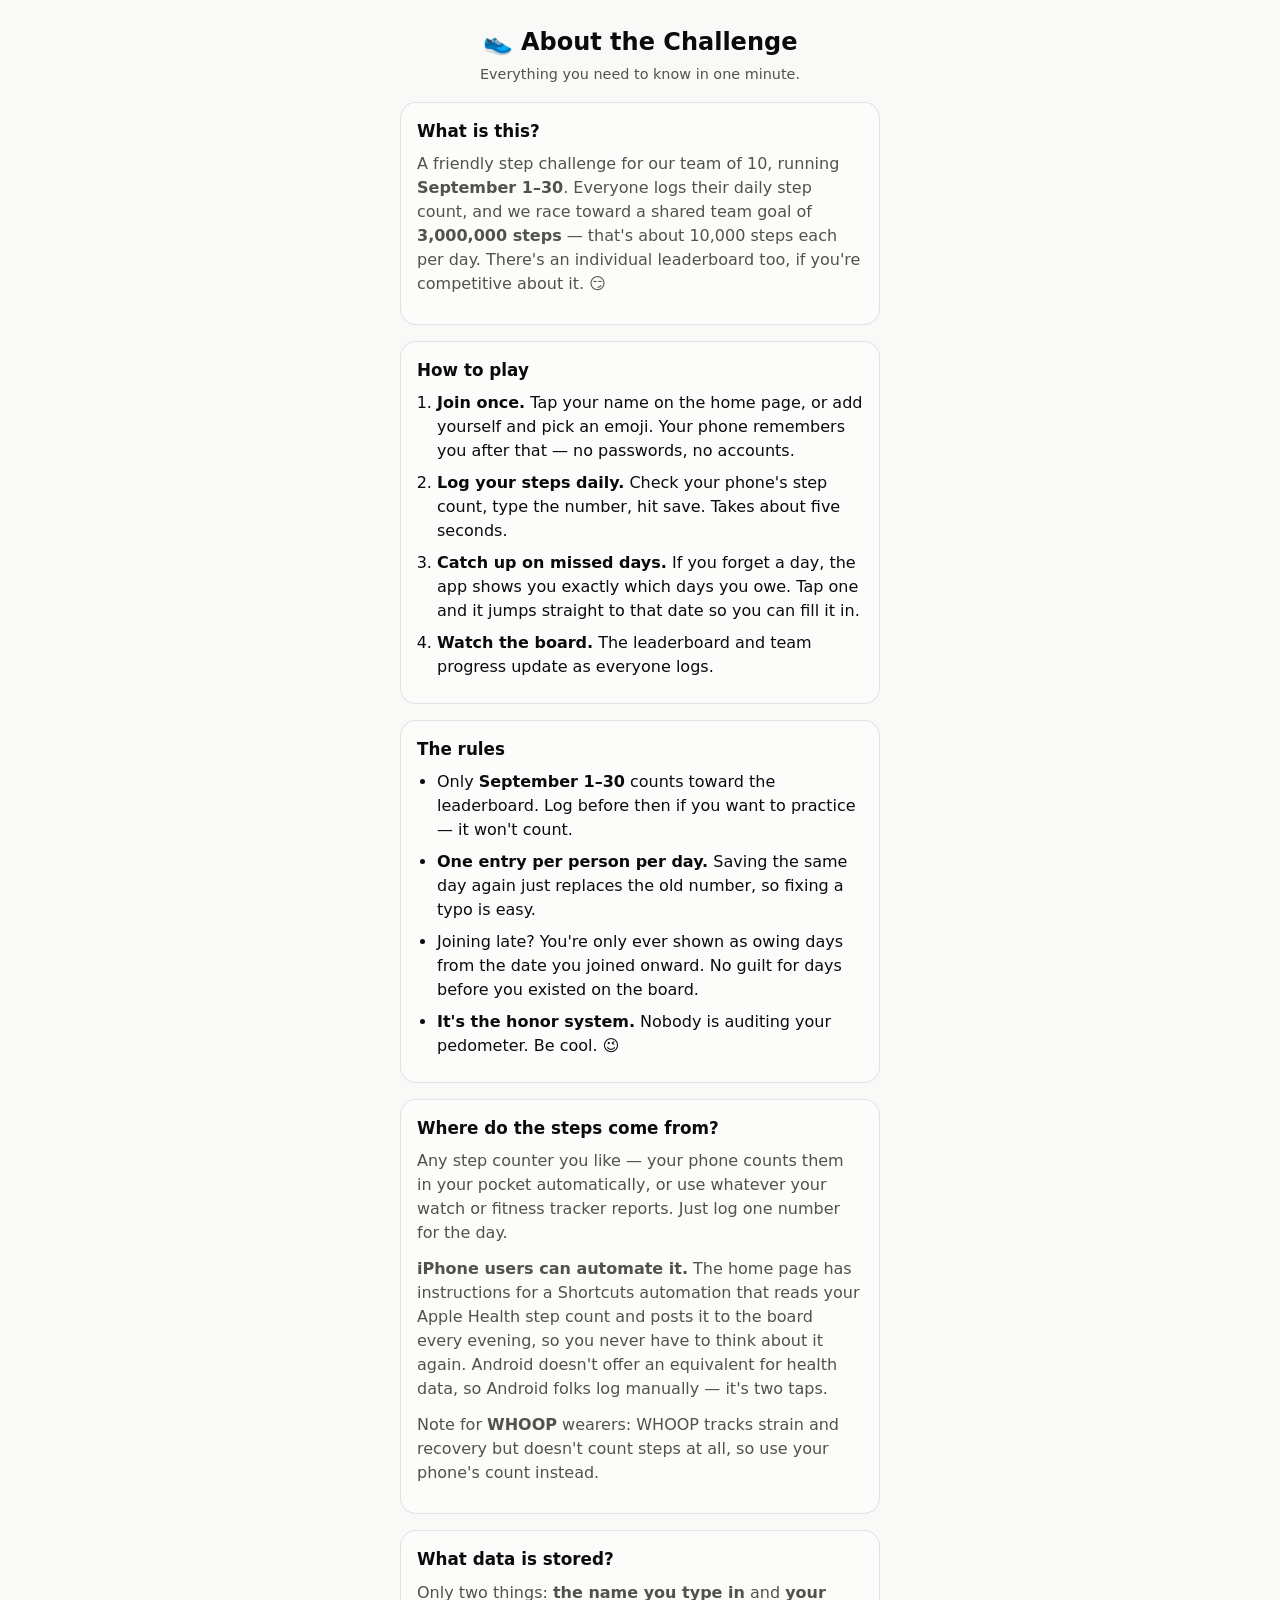
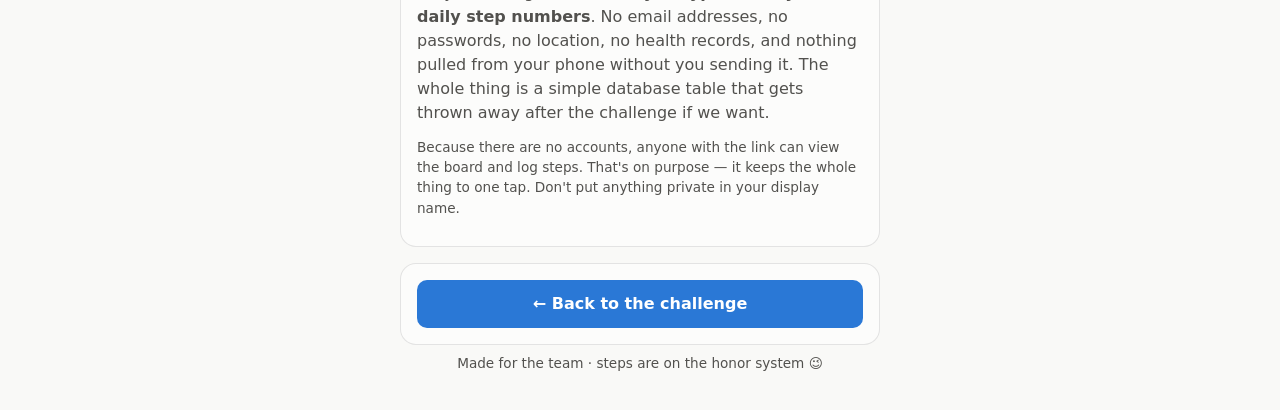
==== about.html @ 9e1dff2f "Add About & rules page for the step challenge Replaces the old Sliply privacy/terms pages with an Ab" ====
<!DOCTYPE html>
<html lang="en">
<head>
  <meta charset="UTF-8">
  <meta name="viewport" content="width=device-width, initial-scale=1.0, viewport-fit=cover">
  <meta name="theme-color" content="#2a78d6">
  <title>About · September Step Challenge</title>
  <link rel="icon" href="data:image/svg+xml,<svg xmlns='http://www.w3.org/2000/svg' viewBox='0 0 100 100'><text y='.9em' font-size='90'>👟</text></svg>">
  <link rel="stylesheet" href="styles.css">
</head>
<body>
  <header class="app-header">
    <h1>👟 About the Challenge</h1>
    <p class="challenge-status">Everything you need to know in one minute.</p>
  </header>

  <main>
    <section class="card">
      <h2>What is this?</h2>
      <p class="muted">
        A friendly step challenge for our team of 10, running <strong>September 1–30</strong>.
        Everyone logs their daily step count, and we race toward a shared team goal of
        <strong>3,000,000 steps</strong> — that's about 10,000 steps each per day.
        There's an individual leaderboard too, if you're competitive about it. 😏
      </p>
    </section>

    <section class="card">
      <h2>How to play</h2>
      <ol class="sync-steps">
        <li><strong>Join once.</strong> Tap your name on the home page, or add yourself and pick an emoji. Your phone remembers you after that — no passwords, no accounts.</li>
        <li><strong>Log your steps daily.</strong> Check your phone's step count, type the number, hit save. Takes about five seconds.</li>
        <li><strong>Catch up on missed days.</strong> If you forget a day, the app shows you exactly which days you owe. Tap one and it jumps straight to that date so you can fill it in.</li>
        <li><strong>Watch the board.</strong> The leaderboard and team progress update as everyone logs.</li>
      </ol>
    </section>

    <section class="card">
      <h2>The rules</h2>
      <ul class="sync-steps">
        <li>Only <strong>September 1–30</strong> counts toward the leaderboard. Log before then if you want to practice — it won't count.</li>
        <li><strong>One entry per person per day.</strong> Saving the same day again just replaces the old number, so fixing a typo is easy.</li>
        <li>Joining late? You're only ever shown as owing days from the date you joined onward. No guilt for days before you existed on the board.</li>
        <li><strong>It's the honor system.</strong> Nobody is auditing your pedometer. Be cool. 😉</li>
      </ul>
    </section>

    <section class="card">
      <h2>Where do the steps come from?</h2>
      <p class="muted">
        Any step counter you like — your phone counts them in your pocket automatically,
        or use whatever your watch or fitness tracker reports. Just log one number for the day.
      </p>
      <p class="muted">
        <strong>iPhone users can automate it.</strong> The home page has instructions for a
        Shortcuts automation that reads your Apple Health step count and posts it to the board
        every evening, so you never have to think about it again. Android doesn't offer an
        equivalent for health data, so Android folks log manually — it's two taps.
      </p>
      <p class="muted">
        Note for <strong>WHOOP</strong> wearers: WHOOP tracks strain and recovery but doesn't
        count steps at all, so use your phone's count instead.
      </p>
    </section>

    <section class="card">
      <h2>What data is stored?</h2>
      <p class="muted">
        Only two things: <strong>the name you type in</strong> and <strong>your daily step numbers</strong>.
        No email addresses, no passwords, no location, no health records, and nothing pulled from your
        phone without you sending it. The whole thing is a simple database table that gets thrown away
        after the challenge if we want.
      </p>
      <p class="muted small-text">
        Because there are no accounts, anyone with the link can view the board and log steps.
        That's on purpose — it keeps the whole thing to one tap. Don't put anything private in your display name.
      </p>
    </section>

    <section class="card">
      <a class="btn primary full" href="index.html" style="display:block;text-align:center;text-decoration:none;">← Back to the challenge</a>
    </section>
  </main>

  <footer class="app-footer">
    <p class="muted small-text">Made for the team · steps are on the honor system 😉</p>
  </footer>
</body>
</html>
---- styles.css ----
/* September Step Challenge — mobile-first */

:root {
  color-scheme: light;
  --page: #f9f9f7;
  --surface: #fcfcfb;
  --text-primary: #0b0b0b;
  --text-secondary: #52514e;
  --text-muted: #898781;
  --hairline: #e1e0d9;
  --border: rgba(11, 11, 11, 0.10);
  --series-1: #2a78d6;
  --series-1-soft: #cde2fb;
  --good: #006300;
  --danger: #d03b3b;
}

@media (prefers-color-scheme: dark) {
  :root {
    color-scheme: dark;
    --page: #0d0d0d;
    --surface: #1a1a19;
    --text-primary: #ffffff;
    --text-secondary: #c3c2b7;
    --text-muted: #898781;
    --hairline: #2c2c2a;
    --border: rgba(255, 255, 255, 0.10);
    --series-1: #3987e5;
    --series-1-soft: #10315c;
    --good: #0ca30c;
    --danger: #e66767;
  }
}

* { box-sizing: border-box; }

body {
  margin: 0;
  font-family: system-ui, -apple-system, "Segoe UI", sans-serif;
  background: var(--page);
  color: var(--text-primary);
  line-height: 1.5;
  padding: 0 16px calc(24px + env(safe-area-inset-bottom));
}

main {
  max-width: 480px;
  margin: 0 auto;
  display: flex;
  flex-direction: column;
  gap: 16px;
}

.hidden { display: none !important; }

.app-header {
  max-width: 480px;
  margin: 0 auto;
  padding: 24px 0 16px;
  text-align: center;
}

.app-header h1 {
  margin: 0;
  font-size: 1.5rem;
}

.challenge-status {
  margin: 4px 0 0;
  color: var(--text-secondary);
  font-size: 0.9rem;
}

.card {
  background: var(--surface);
  border: 1px solid var(--border);
  border-radius: 16px;
  padding: 16px;
}

h2 {
  margin: 0 0 8px;
  font-size: 1.05rem;
}

h3 { font-size: 0.95rem; margin: 16px 0 4px; }

.inline-h2 { display: inline; }

.muted { color: var(--text-secondary); margin: 0 0 12px; }
.small-text { font-size: 0.85rem; }

/* Join */
.member-list {
  display: flex;
  flex-wrap: wrap;
  gap: 8px;
  margin-bottom: 12px;
}

.member-chip {
  border: 1px solid var(--hairline);
  background: transparent;
  color: var(--text-primary);
  border-radius: 999px;
  padding: 8px 14px;
  font-size: 0.95rem;
  cursor: pointer;
}

.member-chip:hover { border-color: var(--series-1); }

.emoji-row {
  display: flex;
  flex-wrap: wrap;
  gap: 6px;
  margin-bottom: 10px;
}

.emoji-option {
  font-size: 1.3rem;
  background: transparent;
  border: 2px solid transparent;
  border-radius: 10px;
  padding: 4px 6px;
  cursor: pointer;
}

.emoji-option[aria-pressed="true"] {
  border-color: var(--series-1);
  background: var(--series-1-soft);
}

/* Forms */
.field-row {
  display: flex;
  gap: 8px;
  margin-bottom: 10px;
}

.field-row input {
  flex: 1;
  min-width: 0;
  padding: 12px;
  font-size: 1rem;
  border: 1px solid var(--hairline);
  border-radius: 10px;
  background: var(--page);
  color: var(--text-primary);
}

.field-row input:focus {
  outline: 2px solid var(--series-1);
  outline-offset: 1px;
}

.btn {
  border: none;
  border-radius: 10px;
  padding: 12px 18px;
  font-size: 1rem;
  cursor: pointer;
  font-family: inherit;
}

.btn.primary {
  background: var(--series-1);
  color: #ffffff;
  font-weight: 600;
}

.btn.primary:active { filter: brightness(0.9); }
.btn.primary:disabled { opacity: 0.6; cursor: wait; }

.btn.ghost {
  background: transparent;
  color: var(--text-secondary);
  border: 1px solid var(--hairline);
}

.btn.small { padding: 6px 10px; font-size: 0.8rem; }
.btn.full { width: 100%; }

.log-header {
  display: flex;
  justify-content: space-between;
  align-items: center;
  margin-bottom: 8px;
}

.log-header h2 { margin: 0; }

/* Owed days banner */
.owed-banner {
  border: 1px solid var(--hairline);
  background: var(--page);
  border-radius: 12px;
  padding: 10px 12px;
  margin-bottom: 12px;
}

.owed-title {
  margin: 0 0 8px;
  font-size: 0.9rem;
  font-weight: 600;
}

.owed-days {
  display: flex;
  flex-wrap: wrap;
  gap: 6px;
}

.owed-day {
  border: 1px solid var(--series-1);
  color: var(--series-1);
  background: transparent;
  border-radius: 999px;
  padding: 5px 12px;
  font-size: 0.85rem;
  cursor: pointer;
  font-family: inherit;
}

.owed-day:hover, .owed-day:focus-visible {
  background: var(--series-1-soft);
}

.feedback {
  margin: 8px 0 0;
  font-size: 0.9rem;
  min-height: 1.2em;
}

.feedback.ok { color: var(--good); }
.feedback.error { color: var(--danger); }

/* Stat tiles */
.stat-tiles {
  display: grid;
  grid-template-columns: 1fr 1fr;
  gap: 8px;
  margin-bottom: 12px;
}

.stat-tile {
  background: var(--page);
  border: 1px solid var(--hairline);
  border-radius: 12px;
  padding: 12px;
  display: flex;
  flex-direction: column;
}

.stat-value {
  font-size: 1.5rem;
  font-weight: 700;
}

.stat-label {
  color: var(--text-muted);
  font-size: 0.8rem;
}

/* Progress bar */
.progress-track {
  height: 14px;
  background: var(--series-1-soft);
  border-radius: 7px;
  overflow: hidden;
  margin-bottom: 6px;
}

.progress-fill {
  height: 100%;
  width: 0%;
  background: var(--series-1);
  border-radius: 7px;
  transition: width 0.6s ease;
}

/* Leaderboard */
.leaderboard {
  list-style: none;
  margin: 0;
  padding: 0;
}

.leaderboard li {
  display: flex;
  align-items: center;
  gap: 10px;
  padding: 10px 8px;
  border-bottom: 1px solid var(--hairline);
}

.leaderboard li:last-child { border-bottom: none; }

.leaderboard li.me {
  background: var(--series-1-soft);
  border-radius: 10px;
}

.rank {
  width: 1.6em;
  text-align: center;
  color: var(--text-muted);
  font-variant-numeric: tabular-nums;
}

.board-name {
  flex: 1;
  min-width: 0;
  overflow: hidden;
  text-overflow: ellipsis;
  white-space: nowrap;
}

.board-total {
  font-weight: 600;
  font-variant-numeric: tabular-nums;
}

.board-today {
  color: var(--text-muted);
  font-size: 0.8rem;
  font-variant-numeric: tabular-nums;
  width: 5.5em;
  text-align: right;
}

/* Week chart — single series, thin bars, rounded data-ends */
.week-chart {
  display: flex;
  align-items: flex-end;
  gap: 8px;
  height: 120px;
  padding-top: 18px;
  border-bottom: 1px solid var(--hairline);
  margin-bottom: 6px;
}

.week-col {
  flex: 1;
  display: flex;
  flex-direction: column;
  align-items: center;
  justify-content: flex-end;
  height: 100%;
  position: relative;
}

.week-bar {
  width: 60%;
  max-width: 28px;
  background: var(--series-1);
  border-radius: 4px 4px 0 0;
  min-height: 2px;
}

.week-bar.empty { background: var(--hairline); }

.week-value {
  position: absolute;
  top: -16px;
  font-size: 0.7rem;
  color: var(--text-secondary);
  font-variant-numeric: tabular-nums;
  white-space: nowrap;
}

.week-day {
  margin-top: 4px;
  font-size: 0.7rem;
  color: var(--text-muted);
}

.week-labels {
  display: flex;
  gap: 8px;
}

.week-labels span {
  flex: 1;
  text-align: center;
  font-size: 0.7rem;
  color: var(--text-muted);
}

/* Sync section */
details summary {
  cursor: pointer;
  list-style-position: outside;
}

.sync-body { margin-top: 8px; color: var(--text-secondary); }
.sync-steps { padding-left: 20px; margin: 8px 0; }
.sync-body code {
  background: var(--page);
  border: 1px solid var(--hairline);
  border-radius: 6px;
  padding: 2px 6px;
  font-size: 0.8rem;
  word-break: break-all;
}

.app-footer {
  max-width: 480px;
  margin: 8px auto 0;
  text-align: center;
}

.app-footer a, .sync-body a { color: var(--series-1); }

/* About page lists share the sync-steps spacing */
ul.sync-steps li, ol.sync-steps li { margin-bottom: 8px; }
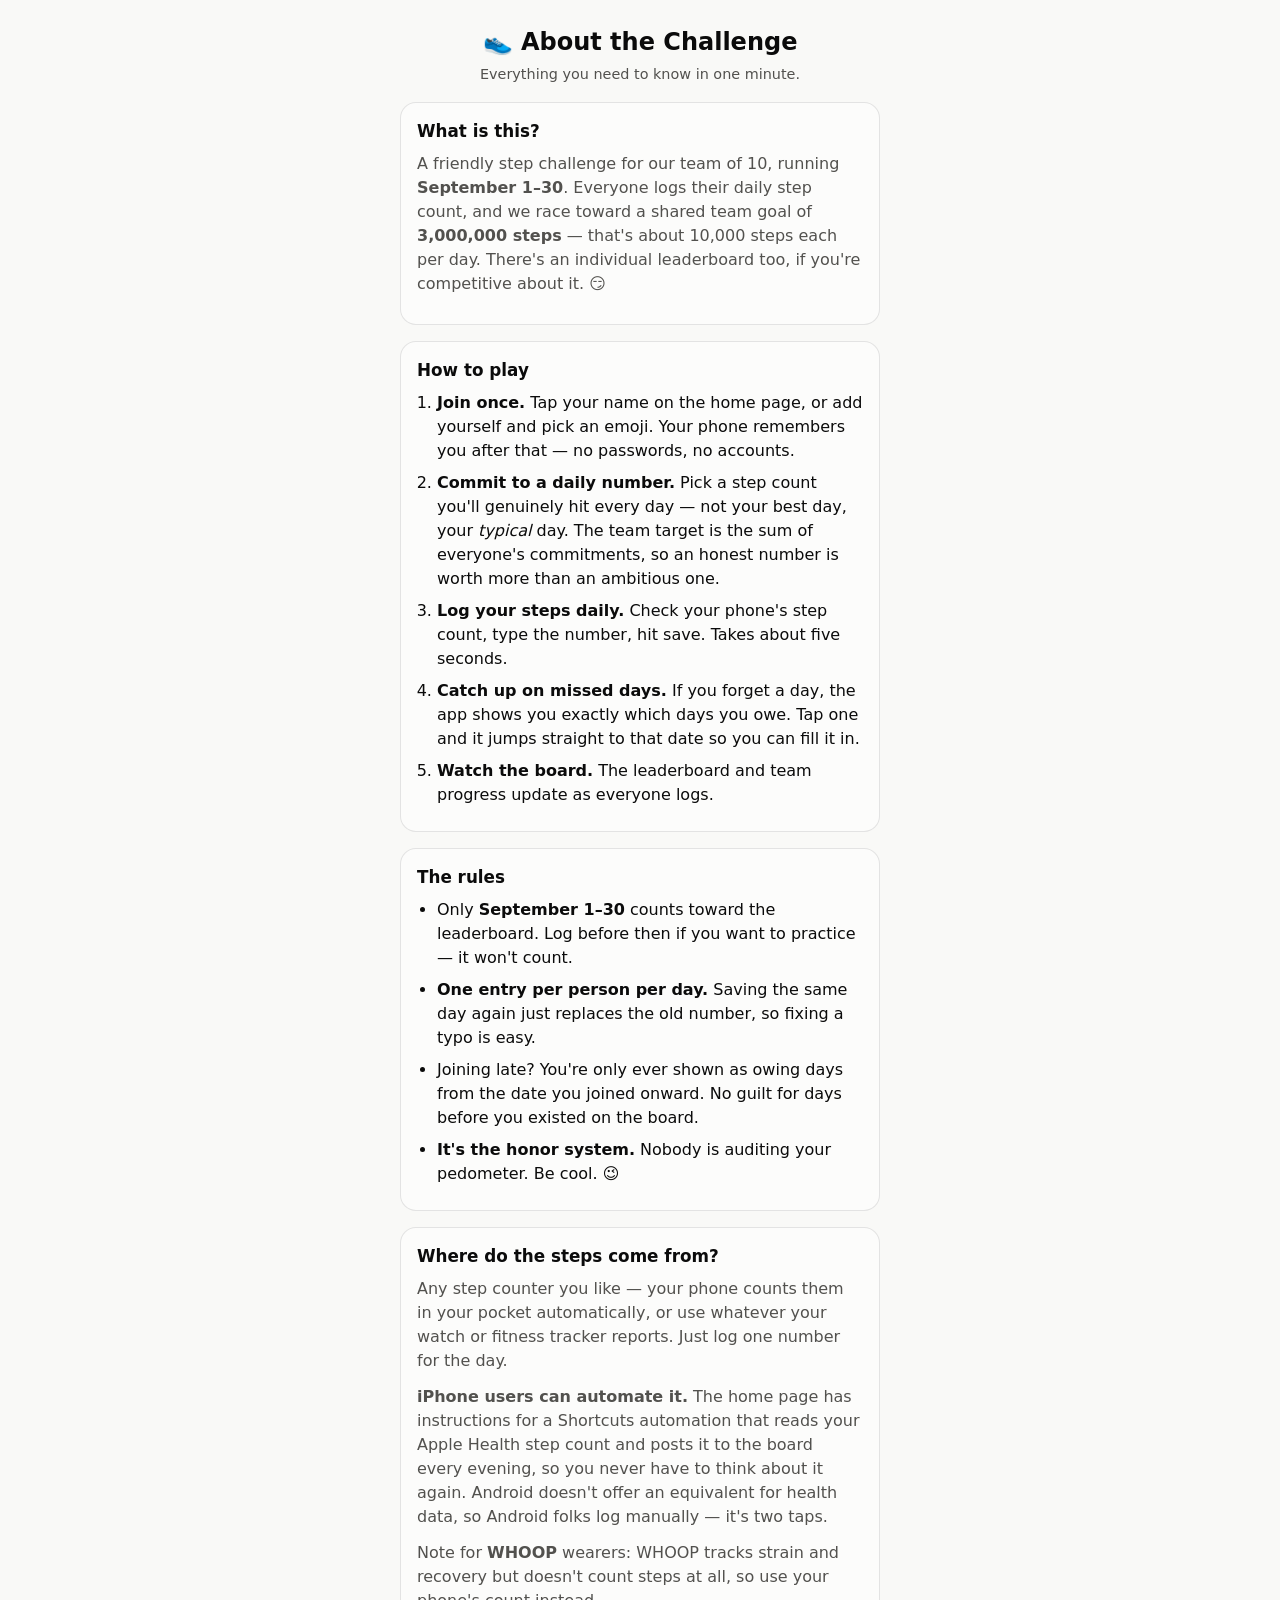
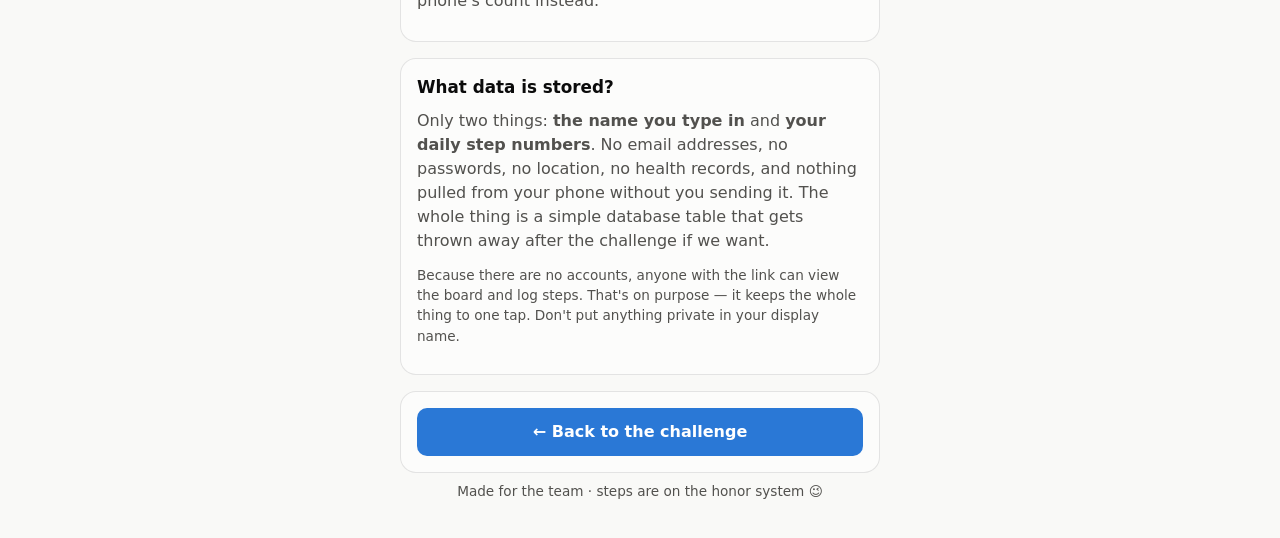
==== commit 25e3fee5: "Add self-set daily pledges and build the team goal from them Each member commits to a daily step num" ====
--- a/about.html
+++ b/about.html
@@ -29,6 +29,7 @@
       <h2>How to play</h2>
       <ol class="sync-steps">
         <li><strong>Join once.</strong> Tap your name on the home page, or add yourself and pick an emoji. Your phone remembers you after that — no passwords, no accounts.</li>
+        <li><strong>Commit to a daily number.</strong> Pick a step count you'll genuinely hit every day — not your best day, your <em>typical</em> day. The team target is the sum of everyone's commitments, so an honest number is worth more than an ambitious one.</li>
         <li><strong>Log your steps daily.</strong> Check your phone's step count, type the number, hit save. Takes about five seconds.</li>
         <li><strong>Catch up on missed days.</strong> If you forget a day, the app shows you exactly which days you owe. Tap one and it jumps straight to that date so you can fill it in.</li>
         <li><strong>Watch the board.</strong> The leaderboard and team progress update as everyone logs.</li>
--- a/styles.css
+++ b/styles.css
@@ -279,6 +279,72 @@
   transition: width 0.6s ease;
 }
 
+/* Pledge roster */
+.pledge-roster {
+  list-style: none;
+  margin: 12px 0 8px;
+  padding: 0;
+}
+
+.pledge-roster li {
+  display: flex;
+  align-items: center;
+  gap: 8px;
+  padding: 7px 4px;
+  border-bottom: 1px solid var(--hairline);
+  font-size: 0.9rem;
+}
+
+.pledge-roster li:last-child { border-bottom: none; }
+
+.pledge-name {
+  flex: 1;
+  min-width: 0;
+  overflow: hidden;
+  text-overflow: ellipsis;
+  white-space: nowrap;
+}
+
+.pledge-value {
+  font-weight: 600;
+  font-variant-numeric: tabular-nums;
+}
+
+.pledge-value.unset {
+  font-weight: 400;
+  color: var(--text-muted);
+}
+
+/* Strategy panel */
+.verdict {
+  margin: 0 0 12px;
+  font-size: 0.95rem;
+  font-weight: 600;
+  line-height: 1.4;
+}
+
+.verdict.ahead { color: var(--good); }
+.verdict.behind { color: var(--danger); }
+
+.insights {
+  list-style: none;
+  margin: 12px 0 0;
+  padding: 0;
+}
+
+.insights li {
+  display: flex;
+  gap: 8px;
+  padding: 8px 0;
+  border-top: 1px solid var(--hairline);
+  font-size: 0.88rem;
+  color: var(--text-secondary);
+  line-height: 1.45;
+}
+
+.insights li .icon { flex-shrink: 0; }
+.insights li strong { color: var(--text-primary); }
+
 /* Leaderboard */
 .leaderboard {
   list-style: none;
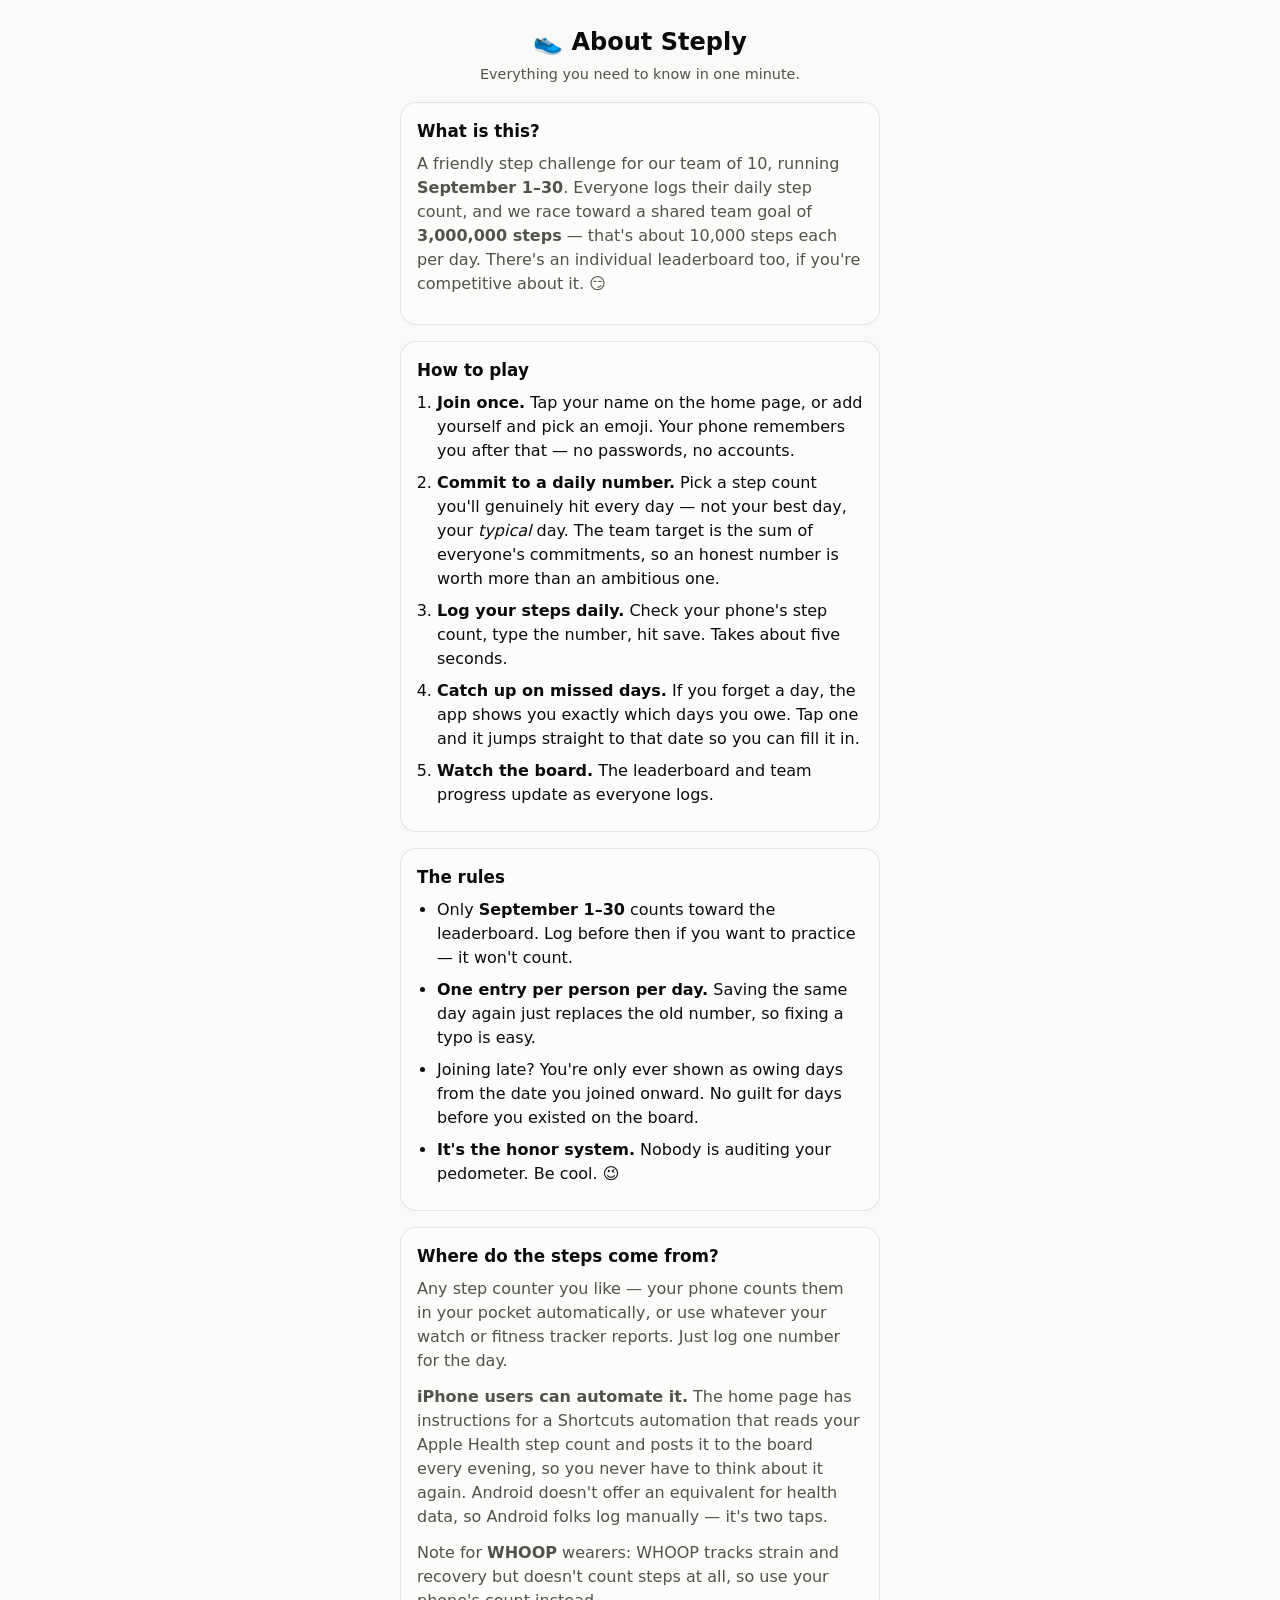
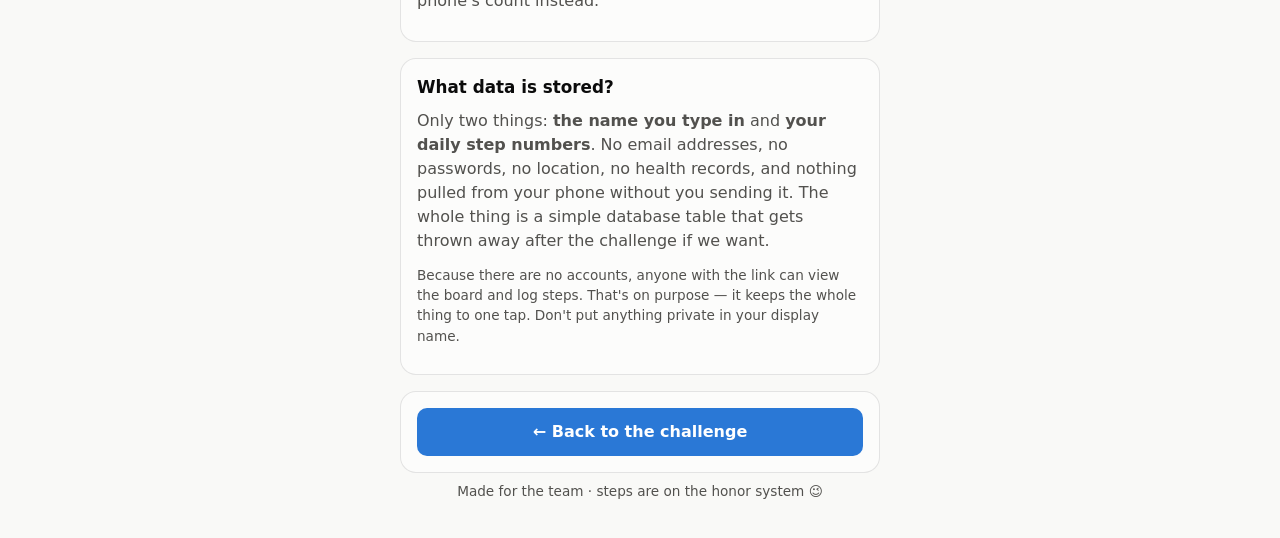
==== commit 64b8d951: "Rename app to Steply and add web app manifest Adds manifest.webmanifest, PNG icons, and Apple touch " ====
--- a/about.html
+++ b/about.html
@@ -4,13 +4,18 @@
   <meta charset="UTF-8">
   <meta name="viewport" content="width=device-width, initial-scale=1.0, viewport-fit=cover">
   <meta name="theme-color" content="#2a78d6">
-  <title>About · September Step Challenge</title>
+  <title>About · Steply</title>
   <link rel="icon" href="data:image/svg+xml,<svg xmlns='http://www.w3.org/2000/svg' viewBox='0 0 100 100'><text y='.9em' font-size='90'>👟</text></svg>">
+  <link rel="manifest" href="manifest.webmanifest">
+  <link rel="apple-touch-icon" href="apple-touch-icon.png">
+  <meta name="apple-mobile-web-app-capable" content="yes">
+  <meta name="apple-mobile-web-app-status-bar-style" content="default">
+  <meta name="apple-mobile-web-app-title" content="Steply">
   <link rel="stylesheet" href="styles.css">
 </head>
 <body>
   <header class="app-header">
-    <h1>👟 About the Challenge</h1>
+    <h1>👟 About Steply</h1>
     <p class="challenge-status">Everything you need to know in one minute.</p>
   </header>
 
--- a/styles.css
+++ b/styles.css
@@ -65,6 +65,13 @@
   font-size: 1.5rem;
 }
 
+.app-tagline {
+  margin: 2px 0 0;
+  color: var(--text-muted);
+  font-size: 0.85rem;
+  letter-spacing: 0.02em;
+}
+
 .challenge-status {
   margin: 4px 0 0;
   color: var(--text-secondary);
@@ -315,6 +322,58 @@
   color: var(--text-muted);
 }
 
+.my-debt {
+  margin: 8px 0 0;
+  font-size: 0.9rem;
+  font-weight: 600;
+  line-height: 1.4;
+}
+
+.my-debt:empty { margin: 0; }
+.my-debt.behind { color: var(--danger); }
+.my-debt.ahead { color: var(--good); }
+
+/* Drop-off alerts */
+.alert-list {
+  list-style: none;
+  margin: 10px 0 0;
+  padding: 0;
+}
+
+.alert-list li {
+  display: flex;
+  align-items: center;
+  gap: 8px;
+  padding: 9px 4px;
+  border-bottom: 1px solid var(--hairline);
+  font-size: 0.9rem;
+}
+
+.alert-list li:last-child { border-bottom: none; }
+
+.alert-name {
+  flex: 1;
+  min-width: 0;
+  overflow: hidden;
+  text-overflow: ellipsis;
+  white-space: nowrap;
+  font-weight: 600;
+}
+
+.alert-detail {
+  color: var(--danger);
+  font-size: 0.82rem;
+  text-align: right;
+  flex-shrink: 0;
+}
+
+.streak {
+  margin-left: 5px;
+  font-size: 0.72rem;
+  color: var(--text-muted);
+  font-variant-numeric: tabular-nums;
+}
+
 /* Strategy panel */
 .verdict {
   margin: 0 0 12px;
@@ -355,7 +414,7 @@
 .leaderboard li {
   display: flex;
   align-items: center;
-  gap: 10px;
+  gap: 6px;
   padding: 10px 8px;
   border-bottom: 1px solid var(--hairline);
 }
@@ -368,7 +427,8 @@
 }
 
 .rank {
-  width: 1.6em;
+  width: 1.4em;
+  flex-shrink: 0;
   text-align: center;
   color: var(--text-muted);
   font-variant-numeric: tabular-nums;
@@ -389,10 +449,11 @@
 
 .board-today {
   color: var(--text-muted);
-  font-size: 0.8rem;
+  font-size: 0.75rem;
   font-variant-numeric: tabular-nums;
-  width: 5.5em;
+  width: 4.2em;
   text-align: right;
+  flex-shrink: 0;
 }
 
 /* Week chart — single series, thin bars, rounded data-ends */
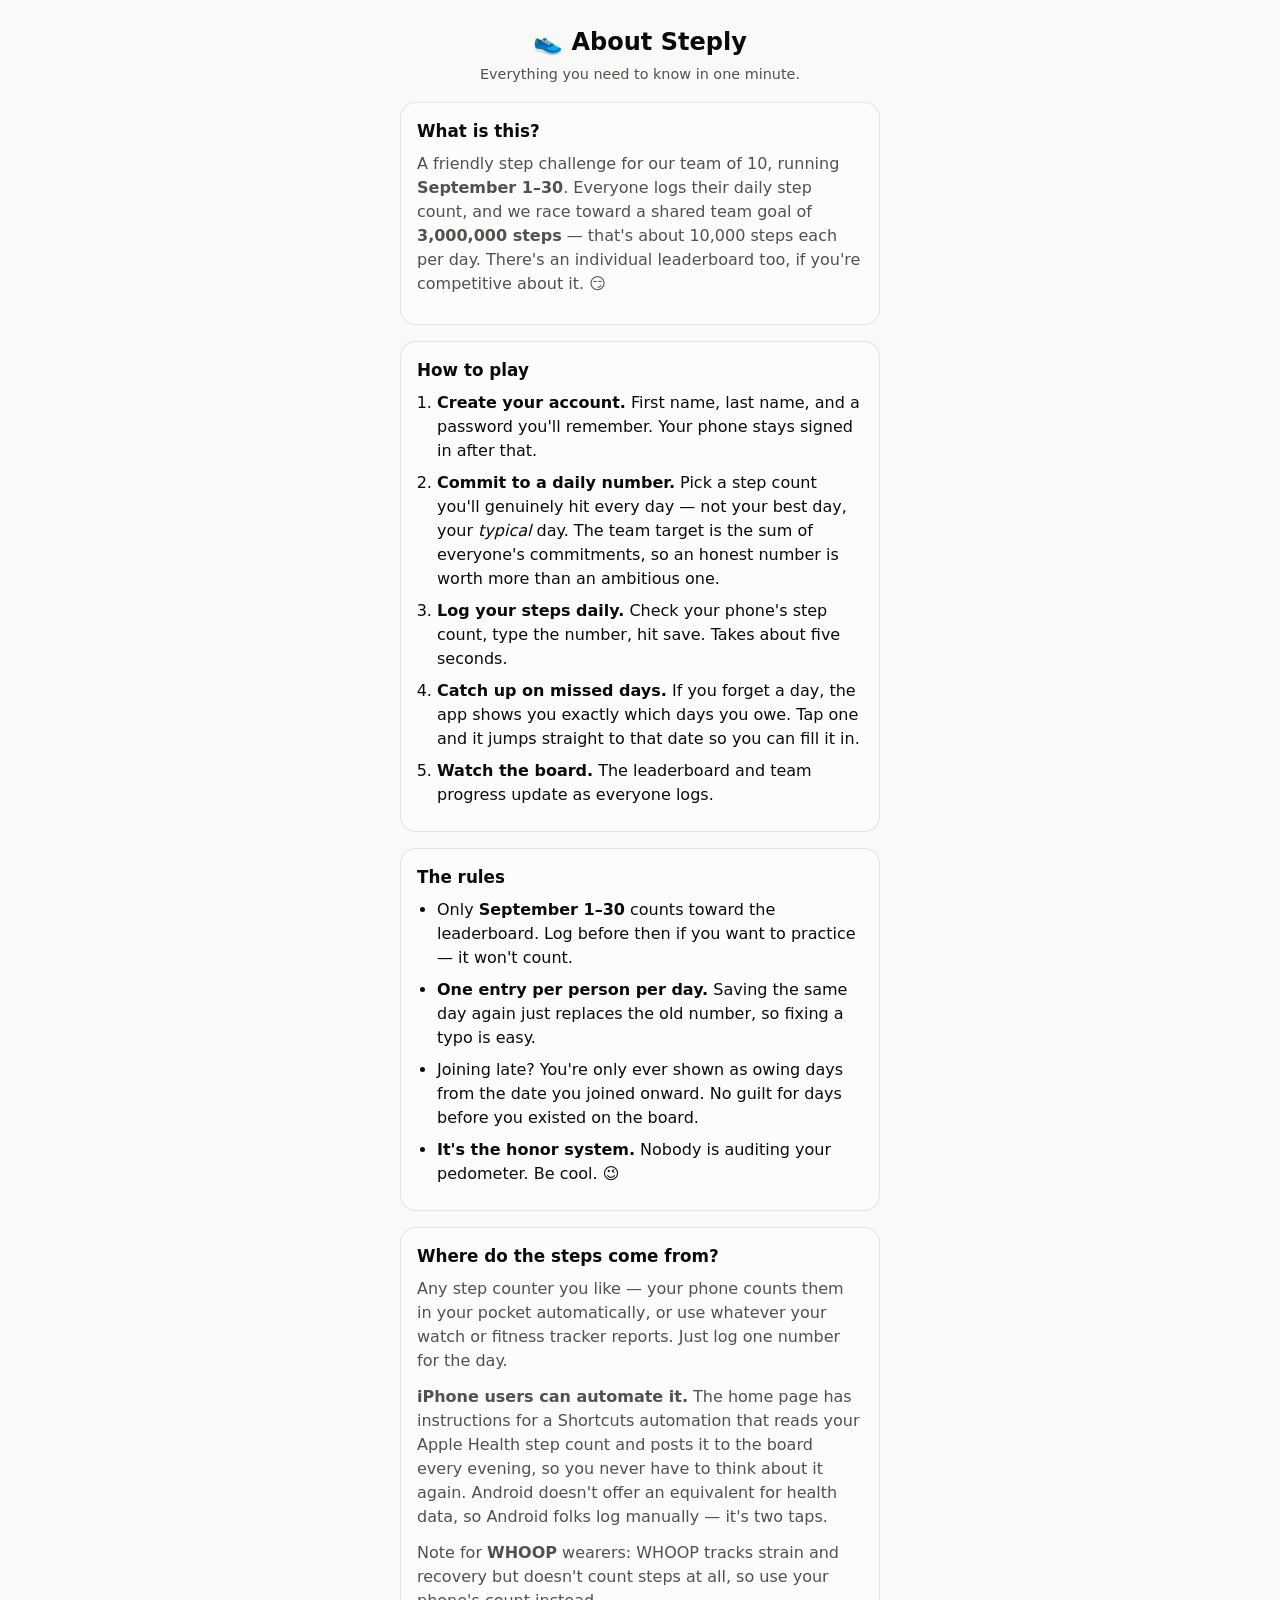
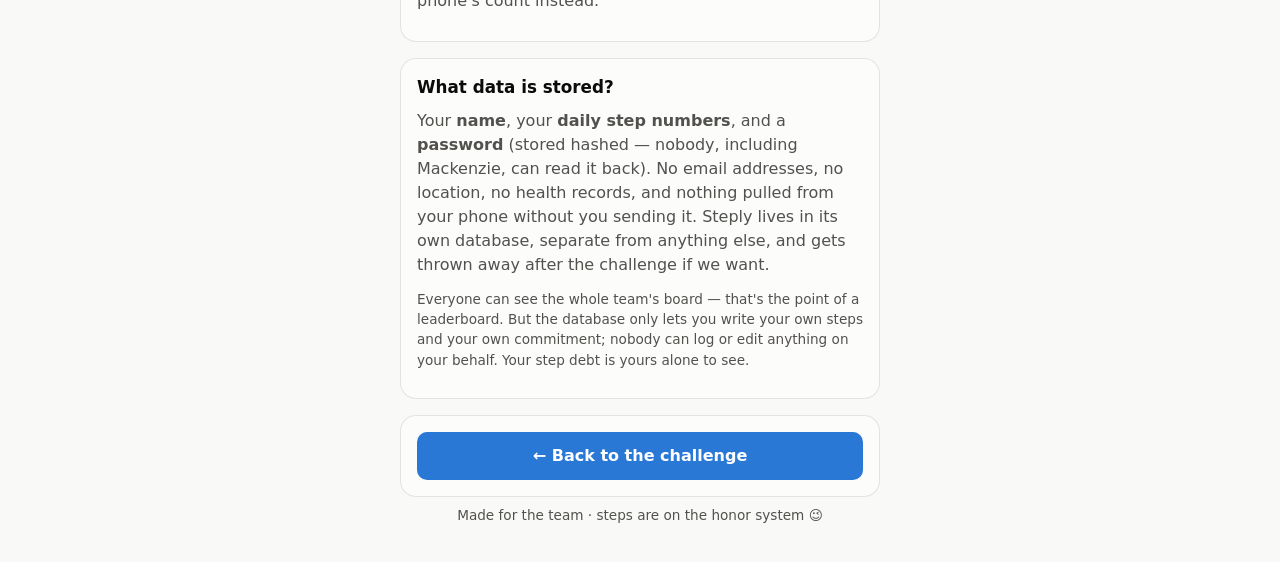
==== commit 3eb7440d: "Add real per-user accounts on a dedicated Supabase project Steply now has its own Supabase project, " ====
--- a/about.html
+++ b/about.html
@@ -33,7 +33,7 @@
     <section class="card">
       <h2>How to play</h2>
       <ol class="sync-steps">
-        <li><strong>Join once.</strong> Tap your name on the home page, or add yourself and pick an emoji. Your phone remembers you after that — no passwords, no accounts.</li>
+        <li><strong>Create your account.</strong> First name, last name, and a password you'll remember. Your phone stays signed in after that.</li>
         <li><strong>Commit to a daily number.</strong> Pick a step count you'll genuinely hit every day — not your best day, your <em>typical</em> day. The team target is the sum of everyone's commitments, so an honest number is worth more than an ambitious one.</li>
         <li><strong>Log your steps daily.</strong> Check your phone's step count, type the number, hit save. Takes about five seconds.</li>
         <li><strong>Catch up on missed days.</strong> If you forget a day, the app shows you exactly which days you owe. Tap one and it jumps straight to that date so you can fill it in.</li>
@@ -72,14 +72,16 @@
     <section class="card">
       <h2>What data is stored?</h2>
       <p class="muted">
-        Only two things: <strong>the name you type in</strong> and <strong>your daily step numbers</strong>.
-        No email addresses, no passwords, no location, no health records, and nothing pulled from your
-        phone without you sending it. The whole thing is a simple database table that gets thrown away
-        after the challenge if we want.
+        Your <strong>name</strong>, your <strong>daily step numbers</strong>, and a
+        <strong>password</strong> (stored hashed — nobody, including Mackenzie, can read it back).
+        No email addresses, no location, no health records, and nothing pulled from your phone
+        without you sending it. Steply lives in its own database, separate from anything else,
+        and gets thrown away after the challenge if we want.
       </p>
       <p class="muted small-text">
-        Because there are no accounts, anyone with the link can view the board and log steps.
-        That's on purpose — it keeps the whole thing to one tap. Don't put anything private in your display name.
+        Everyone can see the whole team's board — that's the point of a leaderboard. But the
+        database only lets you write your own steps and your own commitment; nobody can log or
+        edit anything on your behalf. Your step debt is yours alone to see.
       </p>
     </section>
 
--- a/styles.css
+++ b/styles.css
@@ -97,6 +97,32 @@
 .muted { color: var(--text-secondary); margin: 0 0 12px; }
 .small-text { font-size: 0.85rem; }
 
+/* Auth */
+.auth-tabs {
+  display: flex;
+  gap: 6px;
+  margin-bottom: 12px;
+}
+
+.auth-tab {
+  flex: 1;
+  padding: 9px 10px;
+  border: 1px solid var(--hairline);
+  background: transparent;
+  color: var(--text-secondary);
+  border-radius: 10px;
+  font-family: inherit;
+  font-size: 0.9rem;
+  cursor: pointer;
+}
+
+.auth-tab[aria-pressed="true"] {
+  border-color: var(--series-1);
+  background: var(--series-1-soft);
+  color: var(--text-primary);
+  font-weight: 600;
+}
+
 /* Join */
 .member-list {
   display: flex;
